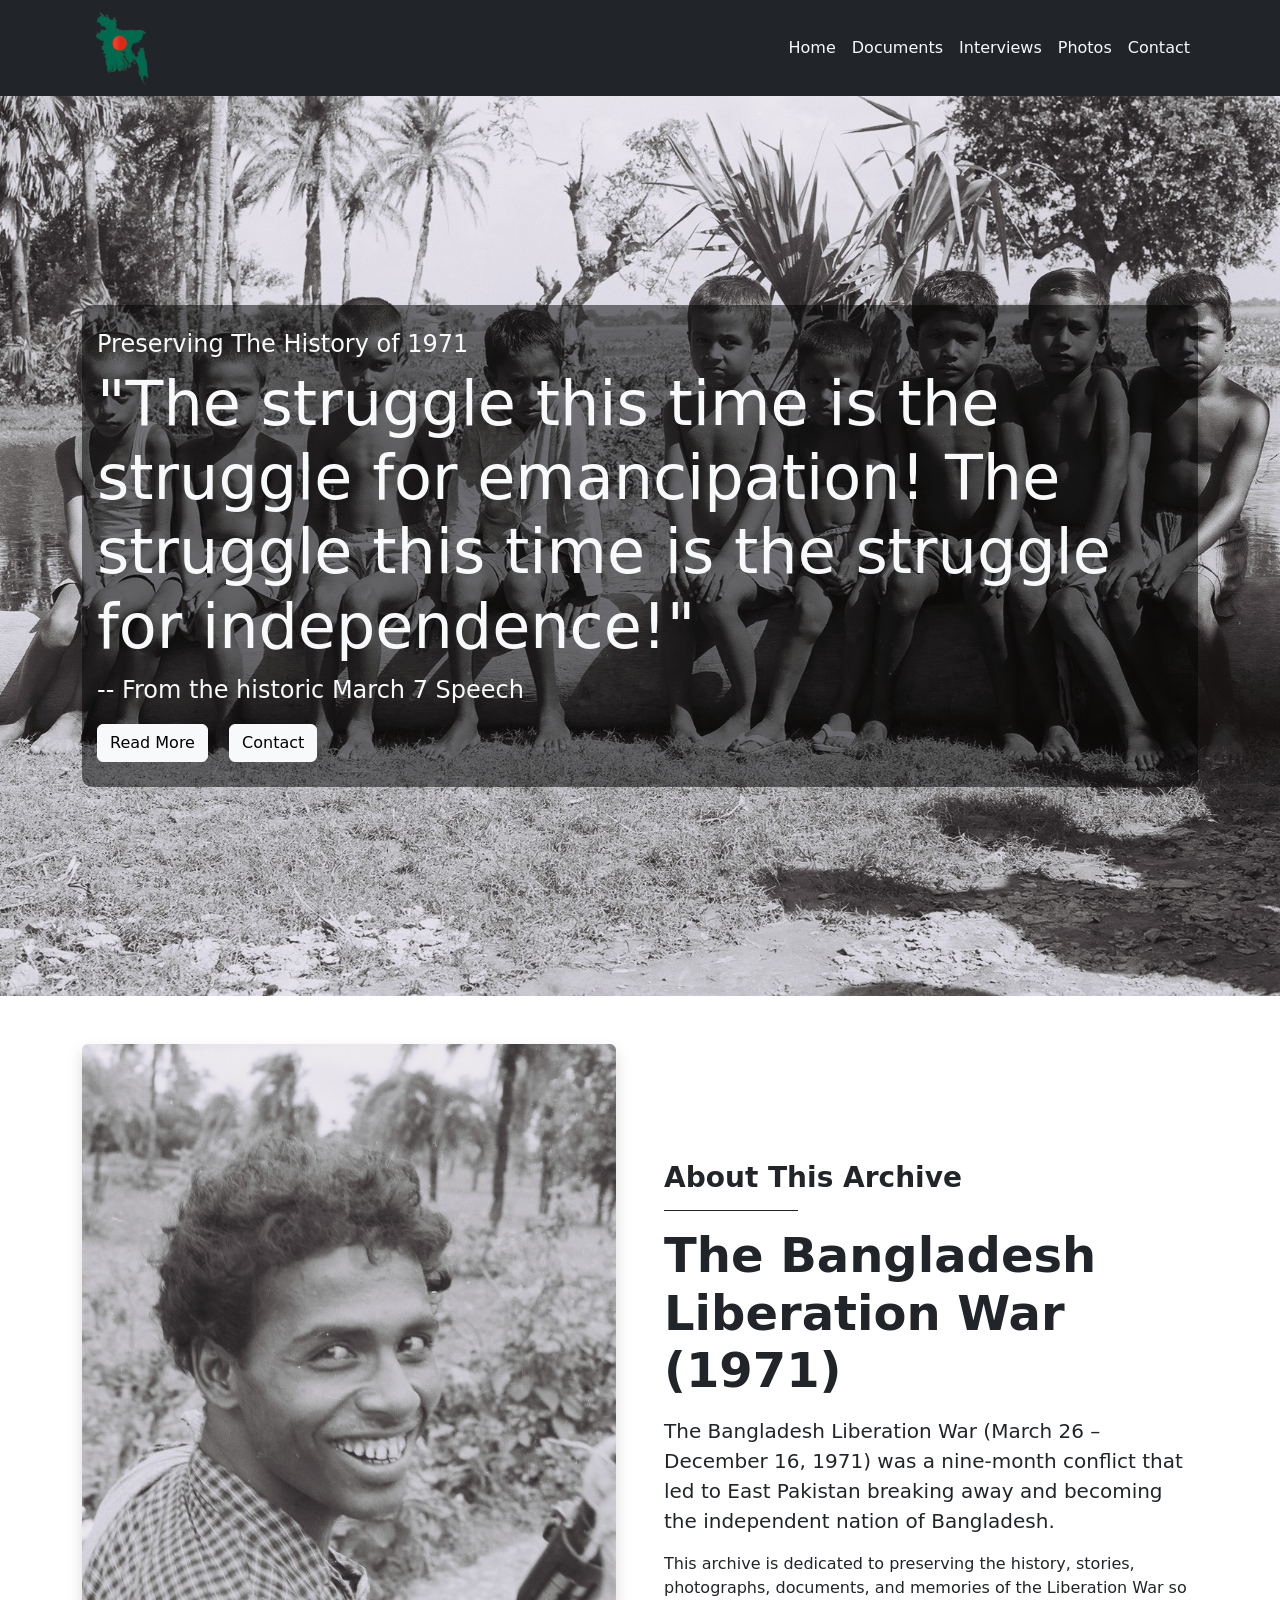
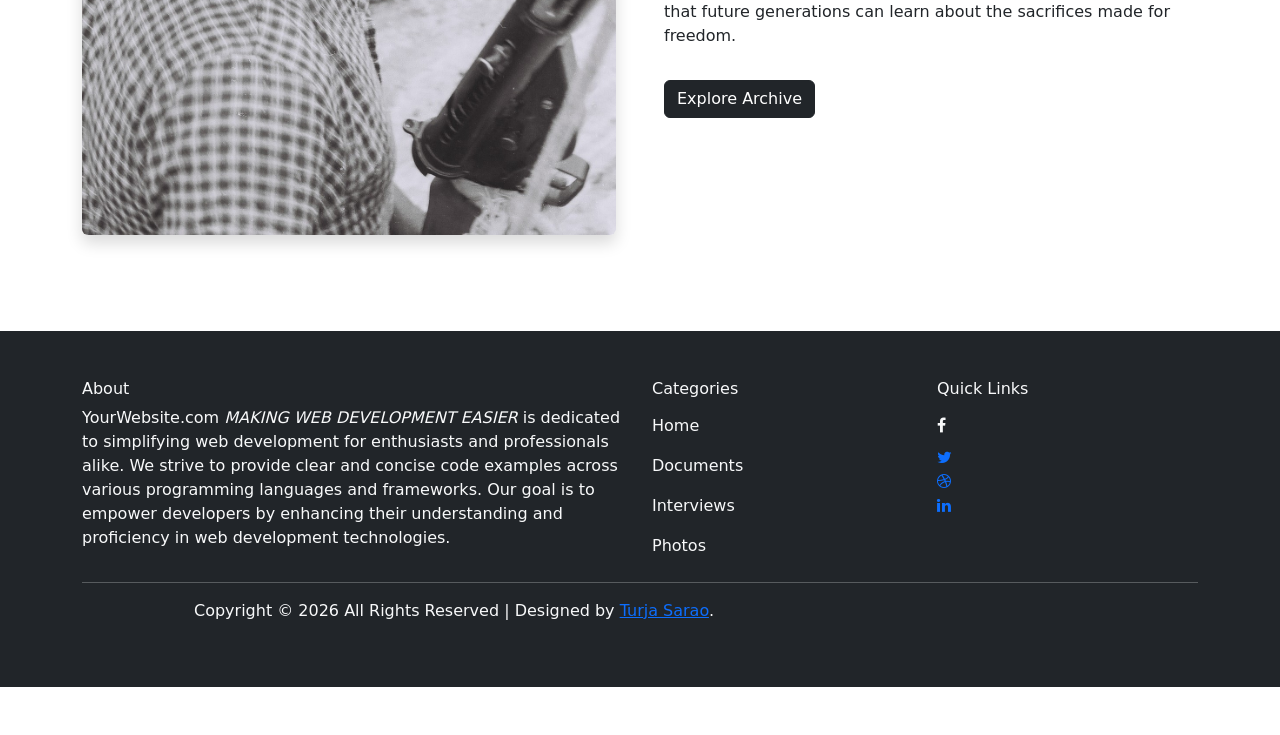
==== index.html @ a3a33012 "added resourse file for liberation war" ====
<!doctype html>
<html lang="en">
  <head>
    <meta charset="utf-8" />
    <meta name="viewport" content="width=device-width, initial-scale=1" />
    <title>Liberation War Archive</title>
    <link
      href="https://cdn.jsdelivr.net/npm/bootstrap@5.2.3/dist/css/bootstrap.min.css"
      rel="stylesheet"
      integrity="sha384-rbsA2VBKQhggwzxH7pPCaAqO46MgnOM80zW1RWuH61DGLwZJEdK2Kadq2F9CUG65"
      crossorigin="anonymous"
    />
    <link
      rel="stylesheet"
      href="https://cdnjs.cloudflare.com/ajax/libs/font-awesome/4.7.0/css/font-awesome.min.css"
    />
    <link rel="stylesheet" href="assets/css/style.css" />
  </head>
  <body>
    <!-- navbar -->
    <nav class="navbar navbar-expand-lg bg-dark">
      <div class="container">
        <img class="logo" src="assets/images/logo.png" alt="" />
        <button
          class="navbar-toggler text-light bg-primary-color"
          type="button"
          data-bs-toggle="collapse"
          data-bs-target="#navbarSupportedContent"
          aria-controls="navbarSupportedContent"
          aria-expanded="false"
          aria-label="Toggle navigation"
        >
          <span class="navbar-toggler-icon"></span>
        </button>
        <div class="collapse navbar-collapse" id="navbarSupportedContent">
          <ul class="navbar-nav ms-auto mb-2 mb-lg-0">
            <li class="nav-item">
              <a
                class="nav-link active text-light"
                aria-current="page"
                href="index.html"
                >Home</a
              >
            </li>
            <li class="nav-item">
              <a
                class="nav-link text-light"
                aria-current="page"
                href="document.html"
                >Documents</a
              >
            </li>
            <li class="nav-item">
              <a
                class="nav-link text-light"
                aria-current="page"
                href="interview.html"
                >Interviews</a
              >
            </li>
            <li class="nav-item">
              <a
                class="nav-link text-light"
                aria-current="page"
                href="photos.html"
                >Photos</a
              >
            </li>
            <li class="nav-item">
              <a
                class="nav-link text-light"
                aria-current="page"
                href="contact.html"
                >Contact</a
              >
            </li>
          </ul>
        </div>
      </div>
    </nav>

    <!-- main -->
    <!-- hero Section -->
    <section class="container-fluid hero">
      <div class="container d-flex align-items-center h-100">
        <div class="hero-content w-100">
          <h2 class="fs-4 text-light">Preserving The History of 1971</h2>
          <h1 class="text-light hero-text">
            "The struggle this time is the struggle for emancipation! The
            struggle this time is the struggle for independence!"
          </h1>
          <p class="text-light fs-4">-- From the historic March 7 Speech</p>
          <button class="btn btn-light">Read More</button>
          <button class="btn btn-light mx-3">Contact</button>
        </div>
      </div>
    </section>

    <!-- About This Archive -->
    <section class="container py-5">
      <div class="row align-items-center g-5">
        <!-- Image Column -->
        <div class="col-lg-6">
          <img
            src="./assets/images/about-img.jpg"
            alt="Bangladesh Liberation War"
            class="img-fluid rounded shadow"
          />
        </div>

        <!-- Content Column -->
        <div class="col-lg-6">
          <h3 class="fw-bold">About This Archive</h3>
          <hr class="border-dark opacity-100 w-25" />

          <h1 class="display-5 fw-bold mb-3">
            The Bangladesh Liberation War (1971)
          </h1>

          <p class="lead">
            The Bangladesh Liberation War (March 26 – December 16, 1971) was a
            nine-month conflict that led to East Pakistan breaking away and
            becoming the independent nation of Bangladesh.
          </p>

          <p>
            This archive is dedicated to preserving the history, stories,
            photographs, documents, and memories of the Liberation War so that
            future generations can learn about the sacrifices made for freedom.
          </p>

          <a href="document.html" class="btn btn-dark mt-3">
            Explore Archive
          </a>
        </div>
      </div>
    </section>

    <!-- Footer Section -->
    <footer>
      <div class="container-fluid bg-dark text-light py-5 my-5">
        <div class="container">
          <div class="row">
            <div class="col-sm-12 col-md-6">
              <h6>About</h6>
              <p class="text-justify">
                YourWebsite.com <i>MAKING WEB DEVELOPMENT EASIER </i> is
                dedicated to simplifying web development for enthusiasts and
                professionals alike. We strive to provide clear and concise code
                examples across various programming languages and frameworks.
                Our goal is to empower developers by enhancing their
                understanding and proficiency in web development technologies.
              </p>
            </div>

            <div class="col-xs-6 col-md-3">
              <h6>Categories</h6>
              <ul class="navbar-nav nav-item">
                <li class="nav-item">
                  <a class="nav-link" href="index.html">Home</a>
                </li>
                <li class="nav-item">
                  <a class="nav-link" href="document.html">Documents</a>
                </li>
                <li class="nav-item">
                  <a class="nav-link" href="interview.html">Interviews</a>
                </li>
                <li class="nav-item">
                  <a
                    class="nav-link"
                    href="http://yourwebsite.com/category/html/"
                    >Photos</a
                  >
                </li>
              </ul>
            </div>

            <div class="col-xs-6 col-md-3">
              <h6>Quick Links</h6>
              <ul class="social-icons navbar-nav">
                <li class="nav-items">
                  <a class="facebook nav-link" href="#"
                    ><i class="fa fa-facebook"></i
                  ></a>
                </li>
                <li>
                  <a class="twitter" href="#"><i class="fa fa-twitter"></i></a>
                </li>
                <li>
                  <a class="dribbble" href="#"
                    ><i class="fa fa-dribbble"></i
                  ></a>
                </li>
                <li>
                  <a class="linkedin" href="#"
                    ><i class="fa fa-linkedin"></i
                  ></a>
                </li>
              </ul>
            </div>
          </div>
          <hr />
          <div class="container">
            <div class="row">
              <div class="col-md-8 col-sm-6 col-xs-12">
                <p class="copyright-text text-center">
                  Copyright &copy; 2026 All Rights Reserved | Designed by
                  <a href="#">Turja Sarao</a>.
                </p>
              </div>

              <div class="col-md-4 col-sm-6 col-xs-12"></div>
            </div>
          </div>
        </div>
      </div>
    </footer>
    <!-- Script File -->
    <script
      src="https://cdn.jsdelivr.net/npm/bootstrap@5.2.3/dist/js/bootstrap.bundle.min.js"
      integrity="sha384-kenU1KFdBIe4zVF0s0G1M5b4hcpxyD9F7jL+jjXkk+Q2h455rYXK/7HAuoJl+0I4"
      crossorigin="anonymous"
    ></script>
  </body>
</html>
---- assets/css/style.css ----
.logo {
  width: 80px;
  height: 80px;
  cursor: pointer;
}

.bg-primary-color {
  background-color: #006a4e;
}

/* hero */

.hero {
  height: 100vh;
  background: url("/assets/images/hero_image.jpg") center/cover no-repeat;
}

.hero-text {
  font-size: 62px;
}

.hero-content {
  background: rgba(0, 0, 0, 0.5);
  padding: 25px 15px;
  border-radius: 10px;
}

@media (max-width: 768px) {
  .hero-text {
    font-size: 32px;
  }
}
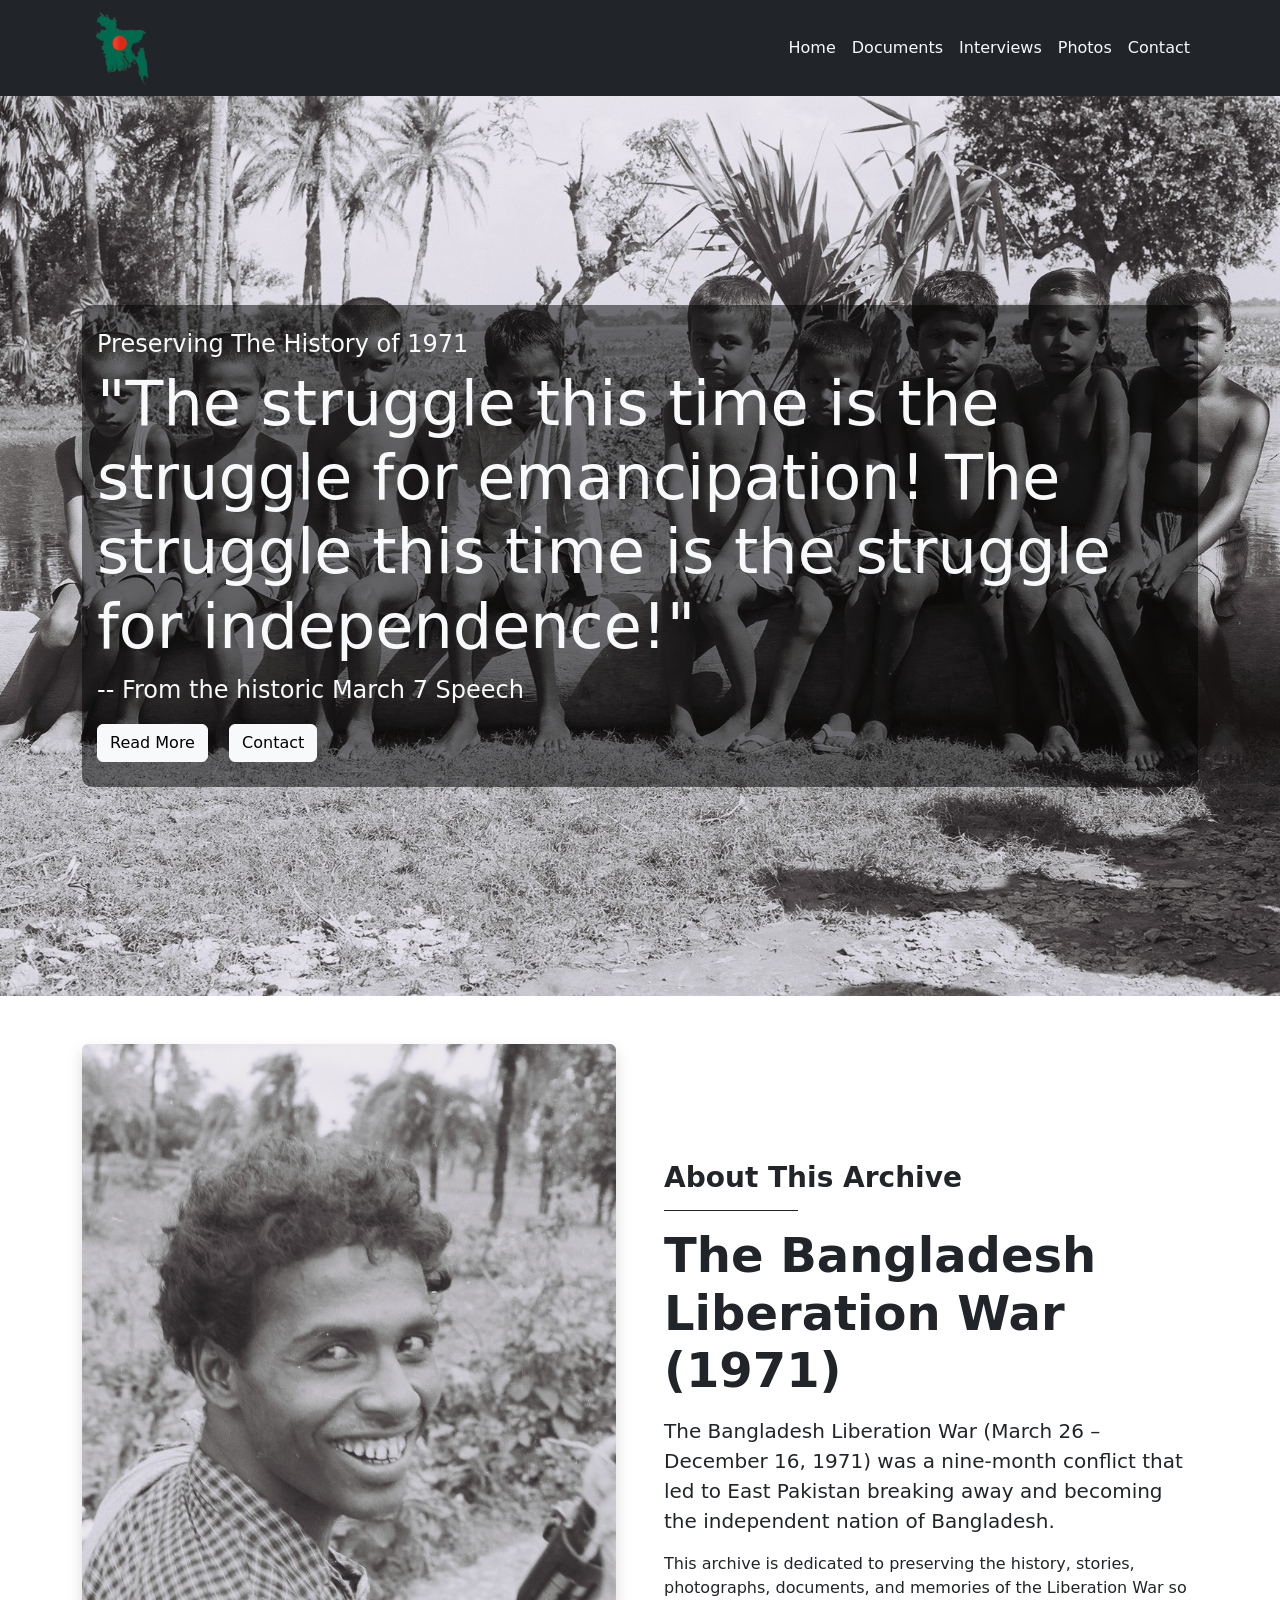
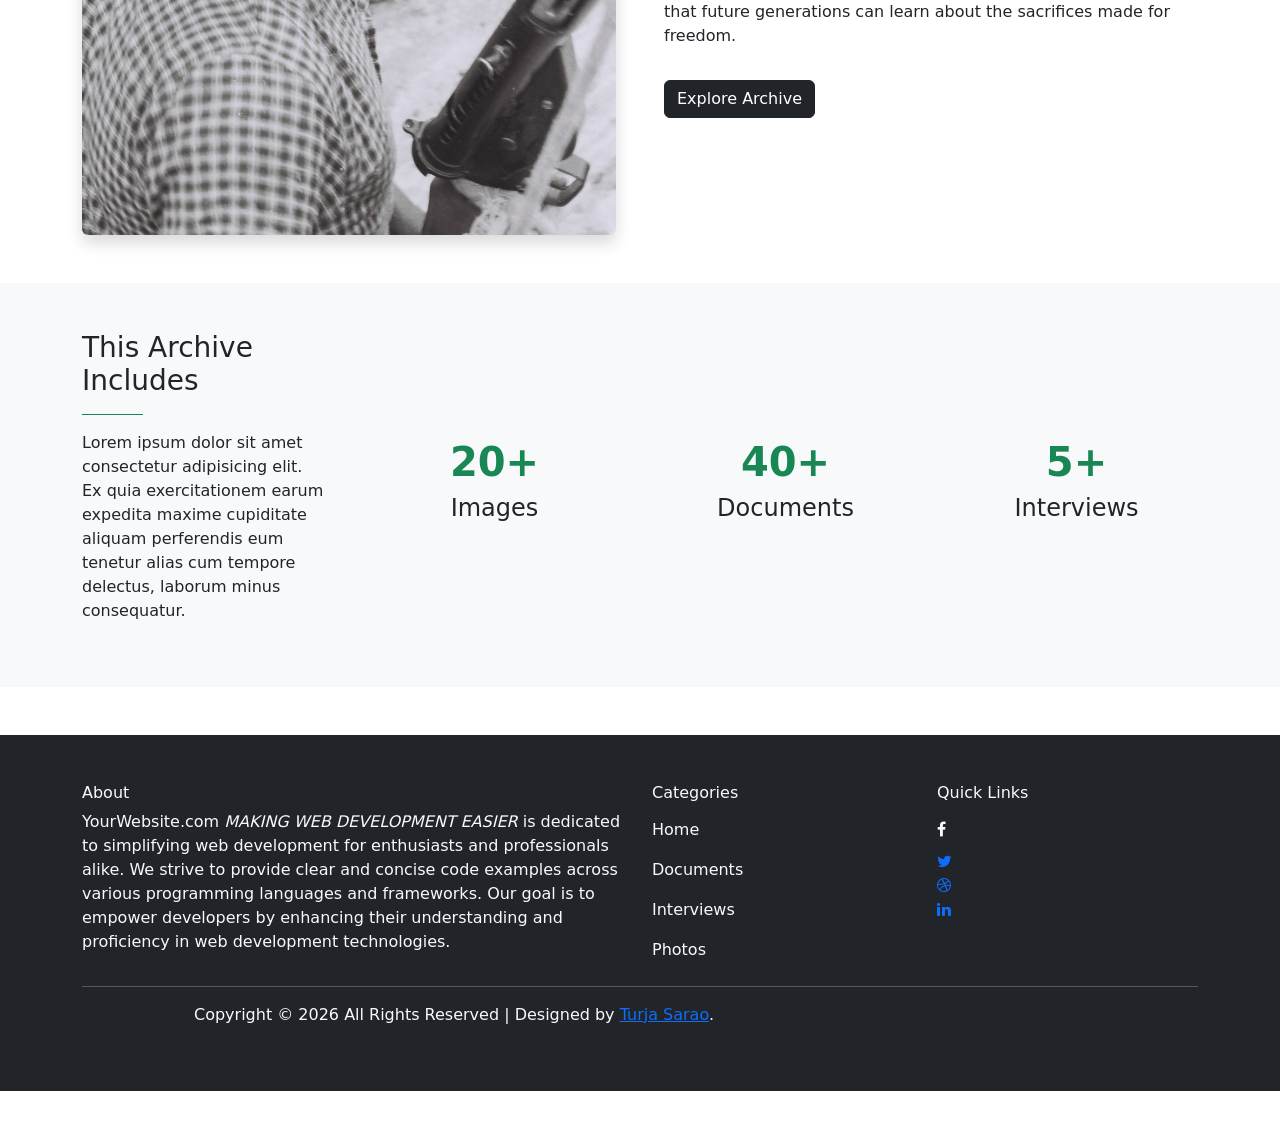
==== commit 82d67c4e: "added resourses" ====
--- a/index.html
+++ b/index.html
@@ -136,6 +136,43 @@
       </div>
     </section>
 
+    <!-- Featured section -->
+    <section class="container-fluid py-5 bg-light">
+      <div class="container">
+        <div class="row g-5 align-items-center">
+          <!-- Text Section -->
+          <div class="col-12 col-lg-3">
+            <h3>This Archive Includes</h3>
+            <hr class="w-25 text-success opacity-100" />
+            <p>
+              Lorem ipsum dolor sit amet consectetur adipisicing elit. Ex quia
+              exercitationem earum expedita maxime cupiditate aliquam
+              perferendis eum tenetur alias cum tempore delectus, laborum minus
+              consequatur.
+            </p>
+          </div>
+
+          <!-- Stat 1 -->
+          <div class="col-12 col-md-4 col-lg-3 text-center">
+            <h1 class="text-success fw-bold">20+</h1>
+            <h4>Images</h4>
+          </div>
+
+          <!-- Stat 2 -->
+          <div class="col-12 col-md-4 col-lg-3 text-center">
+            <h1 class="text-success fw-bold">40+</h1>
+            <h4>Documents</h4>
+          </div>
+
+          <!-- Stat 3 -->
+          <div class="col-12 col-md-4 col-lg-3 text-center">
+            <h1 class="text-success fw-bold">5+</h1>
+            <h4>Interviews</h4>
+          </div>
+        </div>
+      </div>
+    </section>
+
     <!-- Footer Section -->
     <footer>
       <div class="container-fluid bg-dark text-light py-5 my-5">
